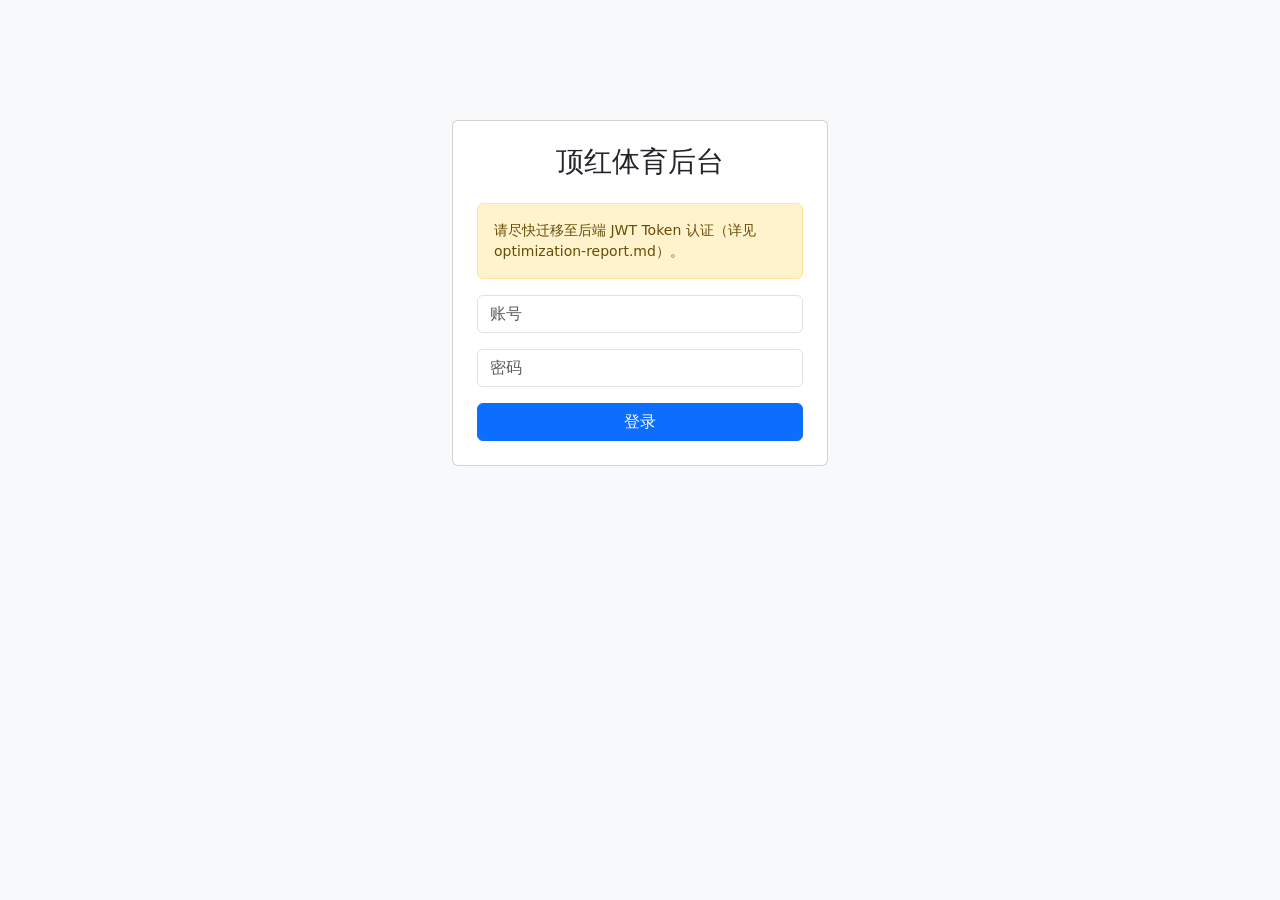
==== 顶红体育/admin_pages/index.html @ 20ff6873 "Initial commit: 顶红公众号完整项目" ====
<!DOCTYPE html>
<html>
<head>
  <meta charset="UTF-8">
  <meta http-equiv="Refresh" content="0; url=login.html">
  <title>顶红体育后台</title>
</head>
<body>
  <h1>顶红体育后台</h1>
  <p>admin.5q.lol 已成功部署</p>
  <p>正在跳转登录页...</p>
  <script>location.href='login.html';</script>
</body>
</html>
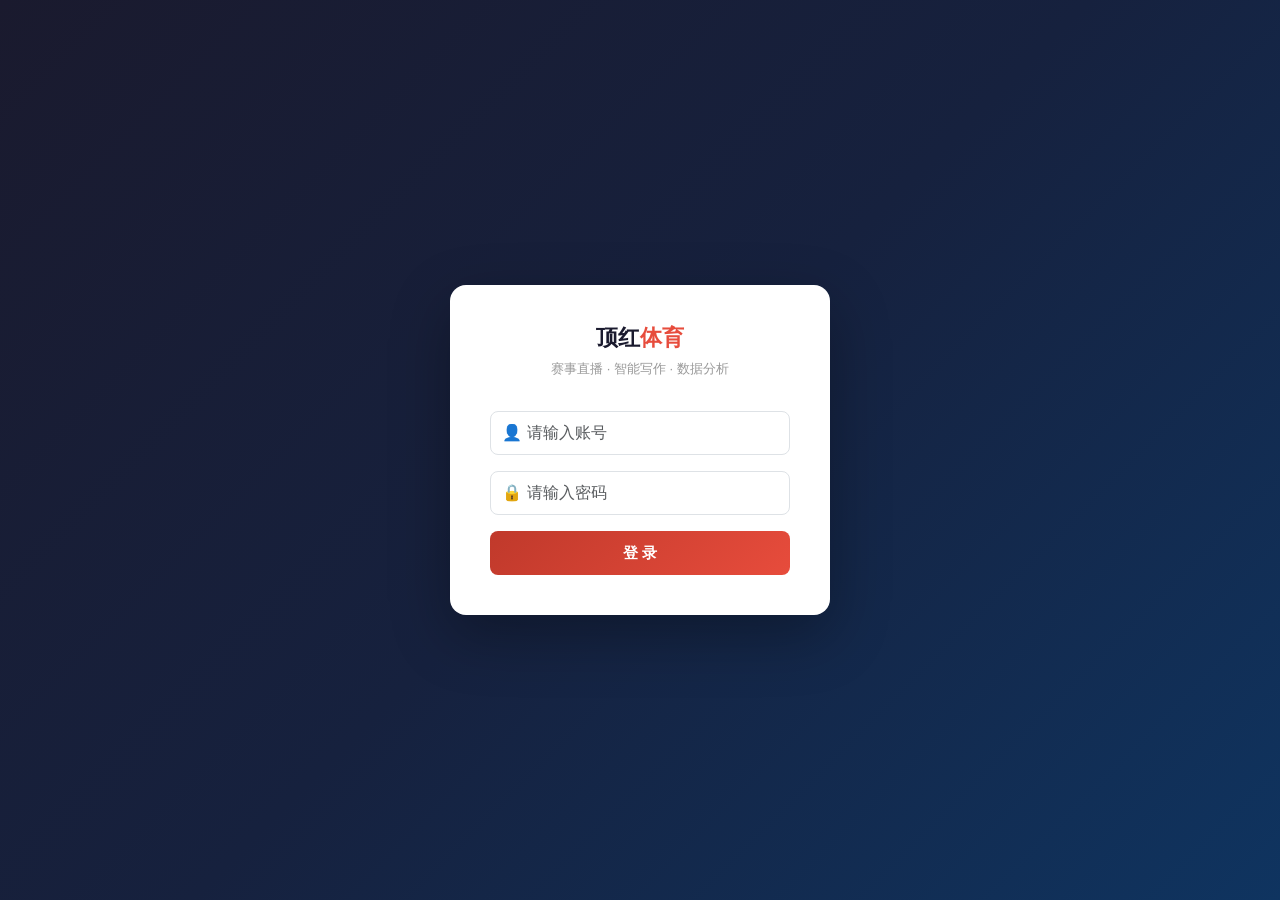
==== commit 3171dbb2: "style: beautify admin UI with unified brand design - Unified brand colors (#c0392b red, dark blue gr" ====
--- a/顶红体育/admin_pages/index.html
+++ b/顶红体育/admin_pages/index.html
@@ -1,14 +1,31 @@
 <!DOCTYPE html>
-<html>
+<html lang="zh-CN">
 <head>
-  <meta charset="UTF-8">
-  <meta http-equiv="Refresh" content="0; url=login.html">
-  <title>顶红体育后台</title>
+<meta charset="UTF-8">
+<meta http-equiv="Refresh" content="0; url=login.html">
+<meta name="viewport" content="width=device-width, initial-scale=1.0">
+<title>顶红体育后台</title>
+<style>
+  *{margin:0;padding:0;box-sizing:border-box;}
+  body{font-family:-apple-system,BlinkMacSystemFont,"PingFang SC","Microsoft YaHei",Arial,sans-serif;
+    background:linear-gradient(135deg,#1a1a2e 0%,#16213e 50%,#0f3460 100%);min-height:100vh;
+    display:flex;align-items:center;justify-content:center;color:#fff;}
+  .box{text-align:center;}
+  .box h1{font-size:28px;font-weight:700;margin-bottom:8px;}
+  .box h1 span{color:#e74c3c;}
+  .box p{color:#aaa;font-size:14px;}
+  .spinner{width:32px;height:32px;border:3px solid rgba(255,255,255,0.2);border-top-color:#e74c3c;
+    border-radius:50%;margin:24px auto 0;animation:spin 0.8s linear infinite;}
+  @keyframes spin{to{transform:rotate(360deg)}}
+</style>
 </head>
 <body>
-  <h1>顶红体育后台</h1>
-  <p>admin.5q.lol 已成功部署</p>
+<div class="box">
+  <h1>顶红<span>体育</span></h1>
   <p>正在跳转登录页...</p>
-  <script>location.href='login.html';</script>
+  <div class="spinner"></div>
+</div>
+<script>location.href='login.html';</script>
 </body>
-</html>+</html>
+</write_to_file>
